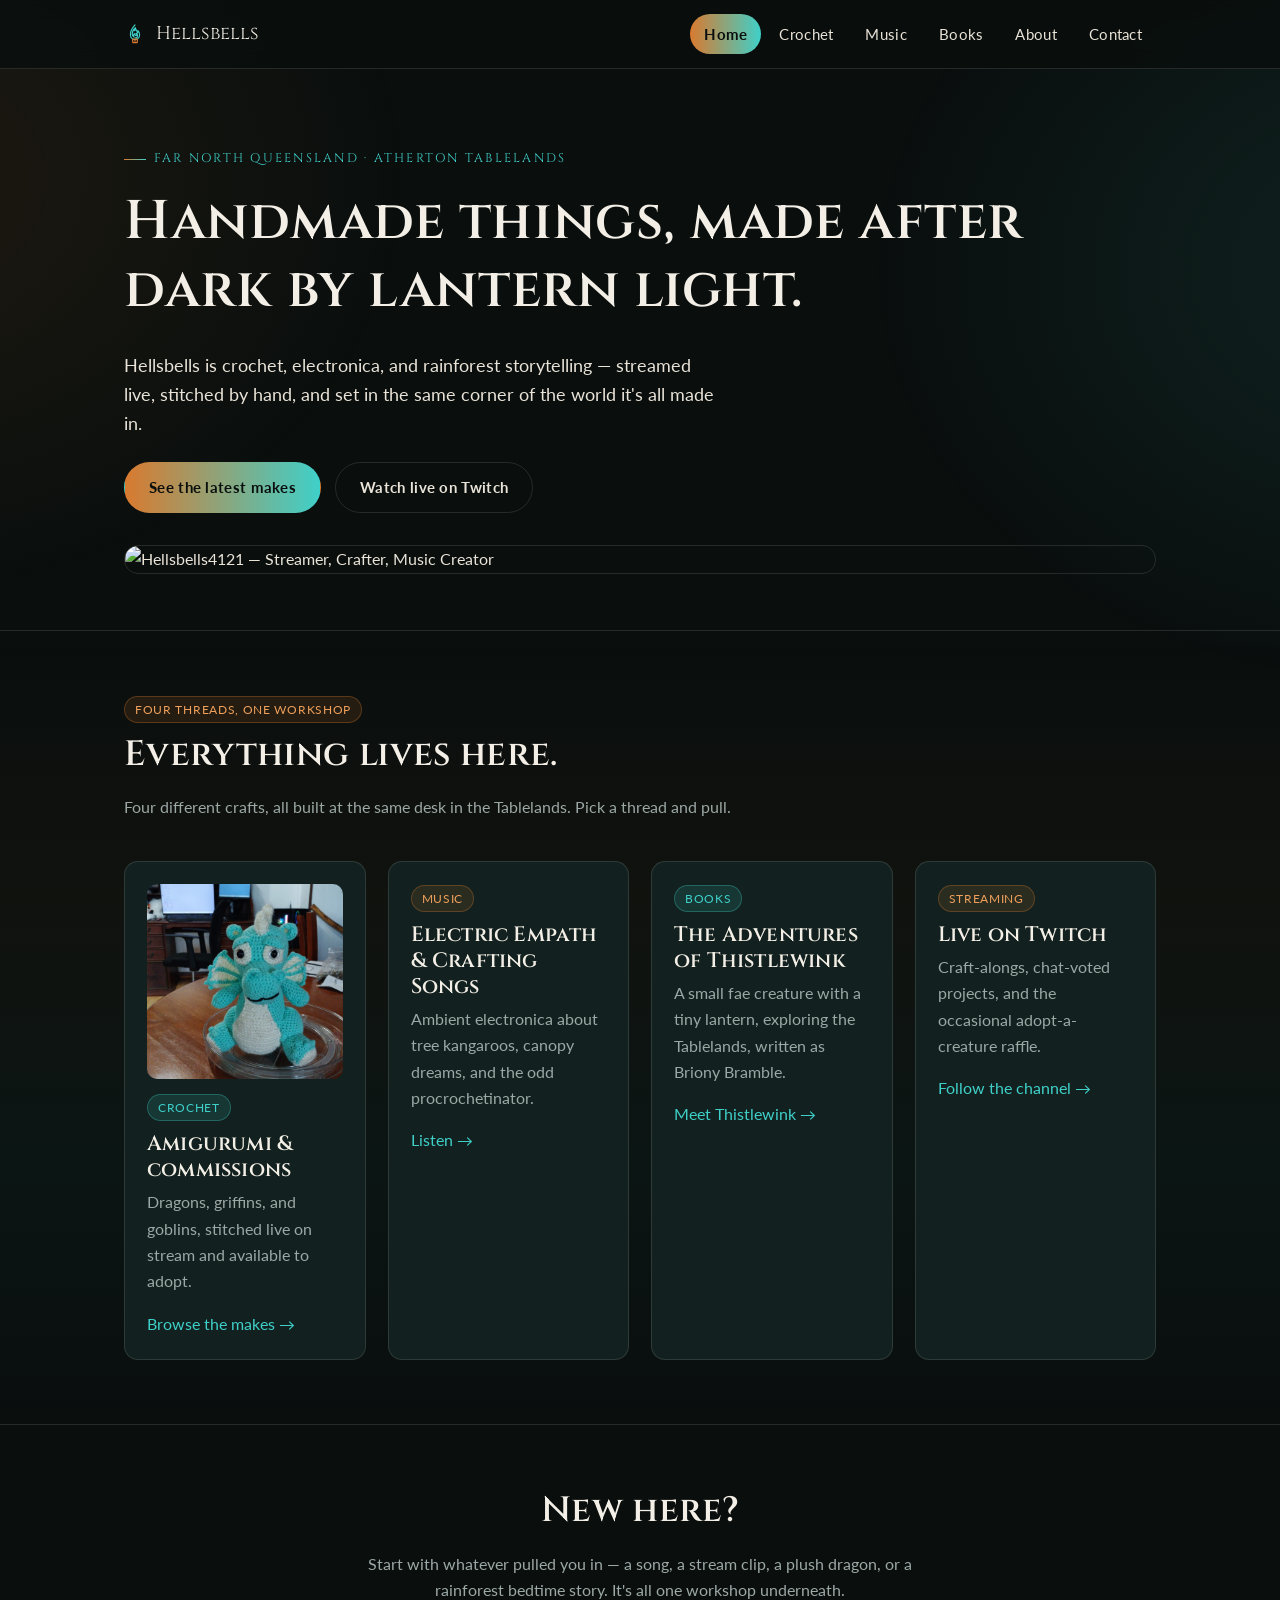
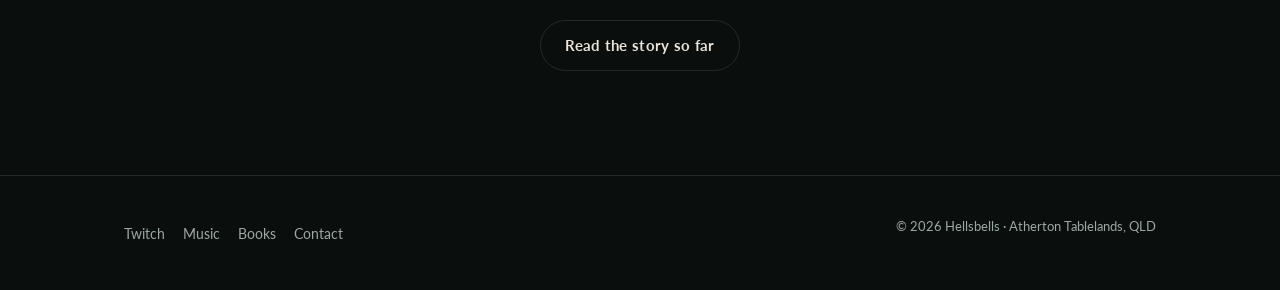
==== index.html @ f9a69fbf "Add website files" ====
<!DOCTYPE html>
<html lang="en">
<head>
<meta charset="UTF-8">
<meta name="viewport" content="width=device-width, initial-scale=1.0">
<title>Hellsbells — Crochet, Music &amp; Storytelling from the Tablelands</title>
<meta name="description" content="Hellsbells: handmade crochet, electronica music, and the Adventures of Thistlewink storybooks, streamed and made in Far North Queensland.">
<link rel="stylesheet" href="css/style.css">
</head>
<body>

<div id="lantern-glow"></div>
<div class="fireflies"></div>

<header class="site-header">
  <div class="nav-wrap">
    <a href="index.html" class="brand">
      <svg class="flame" viewBox="0 0 24 24" fill="none" xmlns="http://www.w3.org/2000/svg">
        <path d="M12 2C12 2 7 7.5 7 12.5C7 15.5 9 18 12 18C15 18 17 15.5 17 12.5C17 10.8 16.2 9.4 15.3 8.3C15.3 8.3 15.6 10 14.5 11C14.5 11 14.7 9.5 13.5 7.8C12.6 6.5 12.3 5 12.3 5C12.3 5 11.8 6.2 12 7.3C12.2 8.3 11.5 8.8 11.2 8.2C10.9 7.6 11 6.5 11 6.5C11 6.5 9 9 9 12C9 13.5 9.9 14.8 11 15.3C10.5 14.7 10.3 13.9 10.5 13.1C10.8 12 12 11.5 12 11.5C12 11.5 11.7 12.7 12.2 13.3C12.6 13.8 13.5 13.7 13.7 12.9C13.9 12.2 13.5 11.5 13.5 11.5C14.5 12.3 15 13.4 14.7 14.6C14.4 15.7 13.3 16.3 12.3 16.1" stroke="#3FD0C9" stroke-width="1.3" stroke-linecap="round" stroke-linejoin="round"/>
        <rect x="9.5" y="17.5" width="5" height="4" rx="0.6" stroke="#D97A2F" stroke-width="1.3"/>
        <circle cx="12" cy="19.5" r="0.9" fill="#D97A2F"/>
      </svg>
      Hellsbells
    </a>
    <nav class="site-nav">
      <ul>
        <li><a href="index.html" class="active">Home</a></li>
        <li><a href="crochet.html">Crochet</a></li>
        <li><a href="music.html">Music</a></li>
        <li><a href="books.html">Books</a></li>
        <li><a href="about.html">About</a></li>
        <li><a href="contact.html">Contact</a></li>
      </ul>
    </nav>
  </div>
</header>

<main>
  <section class="hero">
    <div class="container">
      <div class="eyebrow">Far North Queensland · Atherton Tablelands</div>
      <h1>Handmade things, made after dark by lantern light.</h1>
      <p style="max-width:600px; font-size:1.1rem;">Hellsbells is crochet, electronica, and rainforest storytelling — streamed live, stitched by hand, and set in the same corner of the world it's all made in.</p>
      <div style="display:flex; gap:14px; flex-wrap:wrap; margin-top:24px;">
        <a href="crochet.html" class="btn btn-primary">See the latest makes</a>
        <a href="https://twitch.tv/Hellsbells_AU" class="btn btn-outline" target="_blank" rel="noopener">Watch live on Twitch</a>
      </div>
      <div class="hero-banner">
        <img src="assets/Spotify_banner.png" alt="Hellsbells4121 — Streamer, Crafter, Music Creator" loading="lazy">
      </div>
    </div>
  </section>

  <section class="alt">
    <div class="container">
      <div class="section-head">
        <div class="tag">Four threads, one workshop</div>
        <h2>Everything lives here.</h2>
        <p class="dim">Four different crafts, all built at the same desk in the Tablelands. Pick a thread and pull.</p>
      </div>
      <div class="grid">
        <div class="card">
          <div class="thumb">
            <img src="assets/squeakz-thumb.jpg" alt="Squeakz, a teal and cream crocheted dragon amigurumi" loading="lazy">
          </div>
          <div class="tag teal">Crochet</div>
          <h3>Amigurumi &amp; commissions</h3>
          <p class="dim">Dragons, griffins, and goblins, stitched live on stream and available to adopt.</p>
          <a href="crochet.html">Browse the makes →</a>
        </div>
        <div class="card">
          <div class="tag">Music</div>
          <h3>Electric Empath &amp; Crafting Songs</h3>
          <p class="dim">Ambient electronica about tree kangaroos, canopy dreams, and the odd procrochetinator.</p>
          <a href="music.html">Listen →</a>
        </div>
        <div class="card">
          <div class="tag teal">Books</div>
          <h3>The Adventures of Thistlewink</h3>
          <p class="dim">A small fae creature with a tiny lantern, exploring the Tablelands, written as Briony Bramble.</p>
          <a href="books.html">Meet Thistlewink →</a>
        </div>
        <div class="card">
          <div class="tag">Streaming</div>
          <h3>Live on Twitch</h3>
          <p class="dim">Craft-alongs, chat-voted projects, and the occasional adopt-a-creature raffle.</p>
          <a href="https://twitch.tv/Hellsbells_AU" target="_blank" rel="noopener">Follow the channel →</a>
        </div>
      </div>
    </div>
  </section>

  <section>
    <div class="container center" style="max-width:640px; margin:0 auto;">
      <h2>New here?</h2>
      <p class="dim">Start with whatever pulled you in — a song, a stream clip, a plush dragon, or a rainforest bedtime story. It's all one workshop underneath.</p>
      <a href="about.html" class="btn btn-outline">Read the story so far</a>
    </div>
  </section>
</main>

<footer class="site-footer">
  <div class="container footer-wrap">
    <ul class="footer-links">
      <li><a href="https://twitch.tv/Hellsbells_AU" target="_blank" rel="noopener">Twitch</a></li>
      <li><a href="music.html">Music</a></li>
      <li><a href="books.html">Books</a></li>
      <li><a href="contact.html">Contact</a></li>
    </ul>
    <p class="footer-note">&copy; <span id="year"></span> Hellsbells · Atherton Tablelands, QLD</p>
  </div>
</footer>

<script src="js/main.js"></script>
<script>document.getElementById('year').textContent = new Date().getFullYear();</script>
</body>
</html>
---- css/style.css ----
/* ===========================================================
   HELLSBELLS — shared design system
   Palette pulled directly from the Hellsbells4121 banner art:
   copper #D97A2F, teal #3FD0C9, near-black forest #0A0F0E
   =========================================================== */

@import url('https://fonts.googleapis.com/css2?family=Cinzel:wght@500;600;700&family=Lato:ital,wght@0,400;0,700;1,400&display=swap');

:root {
  --bg: #0A0F0E;
  --bg-panel: #12211F;
  --bg-panel-warm: #241611;
  --copper: #D97A2F;
  --copper-bright: #EFA05B;
  --teal: #3FD0C9;
  --teal-deep: #103434;
  --cream: #F4EFE6;
  --text: #E9E3D8;
  --text-dim: #9CA8A5;
  --line: rgba(244, 239, 230, 0.12);

  --font-display: 'Cinzel', serif;
  --font-body: 'Lato', sans-serif;

  --radius: 14px;
  --container: 1080px;
}

* { box-sizing: border-box; }

html {
  scroll-behavior: smooth;
}

body {
  margin: 0;
  background: var(--bg);
  color: var(--text);
  font-family: var(--font-body);
  line-height: 1.65;
  -webkit-font-smoothing: antialiased;
}

/* subtle ambient background: warm glow left, teal glow right, echoing the banner split */
body::before {
  content: "";
  position: fixed;
  inset: 0;
  z-index: -2;
  background:
    radial-gradient(ellipse 900px 700px at -10% 20%, rgba(217,122,47,0.10), transparent 60%),
    radial-gradient(ellipse 900px 700px at 110% 30%, rgba(63,208,201,0.10), transparent 60%);
  pointer-events: none;
}

img { max-width: 100%; display: block; }

a {
  color: var(--teal);
  text-decoration: none;
}
a:hover { color: var(--copper-bright); }

h1, h2, h3, h4 {
  font-family: var(--font-display);
  font-weight: 600;
  line-height: 1.25;
  margin: 0 0 0.5em;
  color: var(--cream);
  letter-spacing: 0.01em;
}

h1 { font-size: clamp(2.2rem, 5vw, 3.4rem); }
h2 { font-size: clamp(1.6rem, 3.2vw, 2.2rem); }
h3 { font-size: 1.3rem; }

p { margin: 0 0 1em; color: var(--text); }
.dim { color: var(--text-dim); }

.container {
  max-width: var(--container);
  margin: 0 auto;
  padding: 0 24px;
}

/* ---------- lantern cursor-glow signature (desktop only, respects reduced motion) ---------- */
#lantern-glow {
  position: fixed;
  width: 260px;
  height: 260px;
  border-radius: 50%;
  pointer-events: none;
  z-index: 0;
  background: radial-gradient(circle, rgba(217,122,47,0.10) 0%, rgba(63,208,201,0.06) 45%, transparent 70%);
  transform: translate(-50%, -50%);
  transition: opacity 0.4s ease;
  opacity: 0;
  filter: blur(2px);
}
@media (hover: hover) and (pointer: fine) {
  #lantern-glow.active { opacity: 1; }
}
@media (prefers-reduced-motion: reduce) {
  #lantern-glow { display: none; }
}

/* ---------- firefly particles ---------- */
.fireflies {
  position: fixed;
  inset: 0;
  pointer-events: none;
  z-index: 0;
  overflow: hidden;
}
.firefly {
  position: absolute;
  width: 3px;
  height: 3px;
  border-radius: 50%;
  background: var(--copper-bright);
  box-shadow: 0 0 6px 2px rgba(239,160,91,0.7);
  animation: drift 14s ease-in-out infinite;
  opacity: 0;
}
.firefly:nth-child(odd) {
  background: var(--teal);
  box-shadow: 0 0 6px 2px rgba(63,208,201,0.7);
}
@keyframes drift {
  0%   { opacity: 0; transform: translate(0,0); }
  10%  { opacity: 0.8; }
  50%  { transform: translate(20px, -40px); }
  90%  { opacity: 0.6; }
  100% { opacity: 0; transform: translate(-10px, -80px); }
}
@media (prefers-reduced-motion: reduce) {
  .firefly { animation: none; opacity: 0.3; }
}

/* ---------- nav ---------- */
header.site-header {
  position: sticky;
  top: 0;
  z-index: 10;
  background: rgba(10, 15, 14, 0.85);
  backdrop-filter: blur(10px);
  border-bottom: 1px solid var(--line);
}
.nav-wrap {
  max-width: var(--container);
  margin: 0 auto;
  padding: 14px 24px;
  display: flex;
  align-items: center;
  justify-content: space-between;
  gap: 16px;
}
.brand {
  display: flex;
  align-items: center;
  gap: 10px;
  font-family: var(--font-display);
  font-size: 1.15rem;
  color: var(--cream);
}
.brand .flame {
  width: 22px;
  height: 22px;
  flex-shrink: 0;
}
nav.site-nav ul {
  list-style: none;
  display: flex;
  gap: 4px;
  margin: 0;
  padding: 0;
  flex-wrap: wrap;
}
nav.site-nav a {
  display: inline-block;
  padding: 8px 14px;
  border-radius: 999px;
  color: var(--text);
  font-size: 0.92rem;
  letter-spacing: 0.02em;
  position: relative;
}
nav.site-nav a:hover { color: var(--cream); background: rgba(244,239,230,0.06); }
nav.site-nav a.active {
  color: var(--bg);
  background: linear-gradient(90deg, var(--copper), var(--teal));
  font-weight: 700;
}

/* ---------- hero ---------- */
.hero {
  position: relative;
  padding: 72px 0 56px;
  z-index: 1;
}
.hero .eyebrow {
  display: inline-flex;
  align-items: center;
  gap: 8px;
  font-family: var(--font-display);
  font-size: 0.78rem;
  letter-spacing: 0.18em;
  text-transform: uppercase;
  color: var(--teal);
  margin-bottom: 18px;
}
.hero .eyebrow::before {
  content: "";
  width: 22px;
  height: 1px;
  background: linear-gradient(90deg, var(--copper), var(--teal));
}
.hero-banner {
  border-radius: var(--radius);
  overflow: hidden;
  margin-top: 32px;
  border: 1px solid var(--line);
  box-shadow: 0 30px 60px -20px rgba(0,0,0,0.6);
}

/* ---------- sections ---------- */
section { position: relative; z-index: 1; padding: 64px 0; }
section.alt {
  background: linear-gradient(180deg, transparent, rgba(217,122,47,0.035), rgba(63,208,201,0.035), transparent);
  border-top: 1px solid var(--line);
  border-bottom: 1px solid var(--line);
}
.section-head { max-width: 640px; margin-bottom: 40px; }

/* ---------- cards / grid ---------- */
.grid {
  display: grid;
  grid-template-columns: repeat(auto-fit, minmax(240px, 1fr));
  gap: 22px;
}
.card {
  background: var(--bg-panel);
  border: 1px solid var(--line);
  border-radius: var(--radius);
  padding: 22px;
  transition: transform 0.25s ease, border-color 0.25s ease;
}
.card:hover {
  transform: translateY(-4px);
  border-color: rgba(63,208,201,0.35);
}
.card .thumb {
  border-radius: 10px;
  overflow: hidden;
  margin-bottom: 14px;
  aspect-ratio: 1 / 1;
  background: var(--bg-panel-warm);
}
.card .thumb img { width: 100%; height: 100%; object-fit: cover; }
.card h3 { margin-bottom: 6px; }
.tag {
  display: inline-block;
  font-size: 0.72rem;
  letter-spacing: 0.06em;
  text-transform: uppercase;
  color: var(--copper-bright);
  background: rgba(217,122,47,0.12);
  border: 1px solid rgba(217,122,47,0.3);
  padding: 3px 10px;
  border-radius: 999px;
  margin-bottom: 10px;
}
.tag.teal {
  color: var(--teal);
  background: rgba(63,208,201,0.12);
  border-color: rgba(63,208,201,0.3);
}

/* ---------- buttons ---------- */
.btn {
  display: inline-flex;
  align-items: center;
  gap: 8px;
  padding: 12px 24px;
  border-radius: 999px;
  font-family: var(--font-body);
  font-weight: 700;
  font-size: 0.95rem;
  letter-spacing: 0.02em;
  border: 1px solid transparent;
  cursor: pointer;
}
.btn-primary {
  background: linear-gradient(90deg, var(--copper), var(--teal));
  color: #0A0F0E;
}
.btn-primary:hover { filter: brightness(1.1); color: #0A0F0E; }
.btn-outline {
  border-color: var(--line);
  color: var(--text);
  background: transparent;
}
.btn-outline:hover { border-color: var(--teal); color: var(--teal); }

/* ---------- footer ---------- */
footer.site-footer {
  border-top: 1px solid var(--line);
  padding: 40px 0;
  margin-top: 40px;
  position: relative;
  z-index: 1;
}
.footer-wrap {
  display: flex;
  flex-wrap: wrap;
  justify-content: space-between;
  align-items: center;
  gap: 16px;
}
.footer-links {
  display: flex;
  gap: 18px;
  flex-wrap: wrap;
  list-style: none;
  padding: 0;
  margin: 0;
}
.footer-links a { color: var(--text-dim); font-size: 0.9rem; }
.footer-links a:hover { color: var(--teal); }
.footer-note { font-size: 0.82rem; color: var(--text-dim); }

/* ---------- utility ---------- */
.flex-between { display: flex; align-items: center; justify-content: space-between; flex-wrap: wrap; gap: 16px; }
.mt-lg { margin-top: 48px; }
.center { text-align: center; }

@media (max-width: 640px) {
  .nav-wrap { flex-direction: column; align-items: flex-start; }
  nav.site-nav ul { gap: 2px; }
}
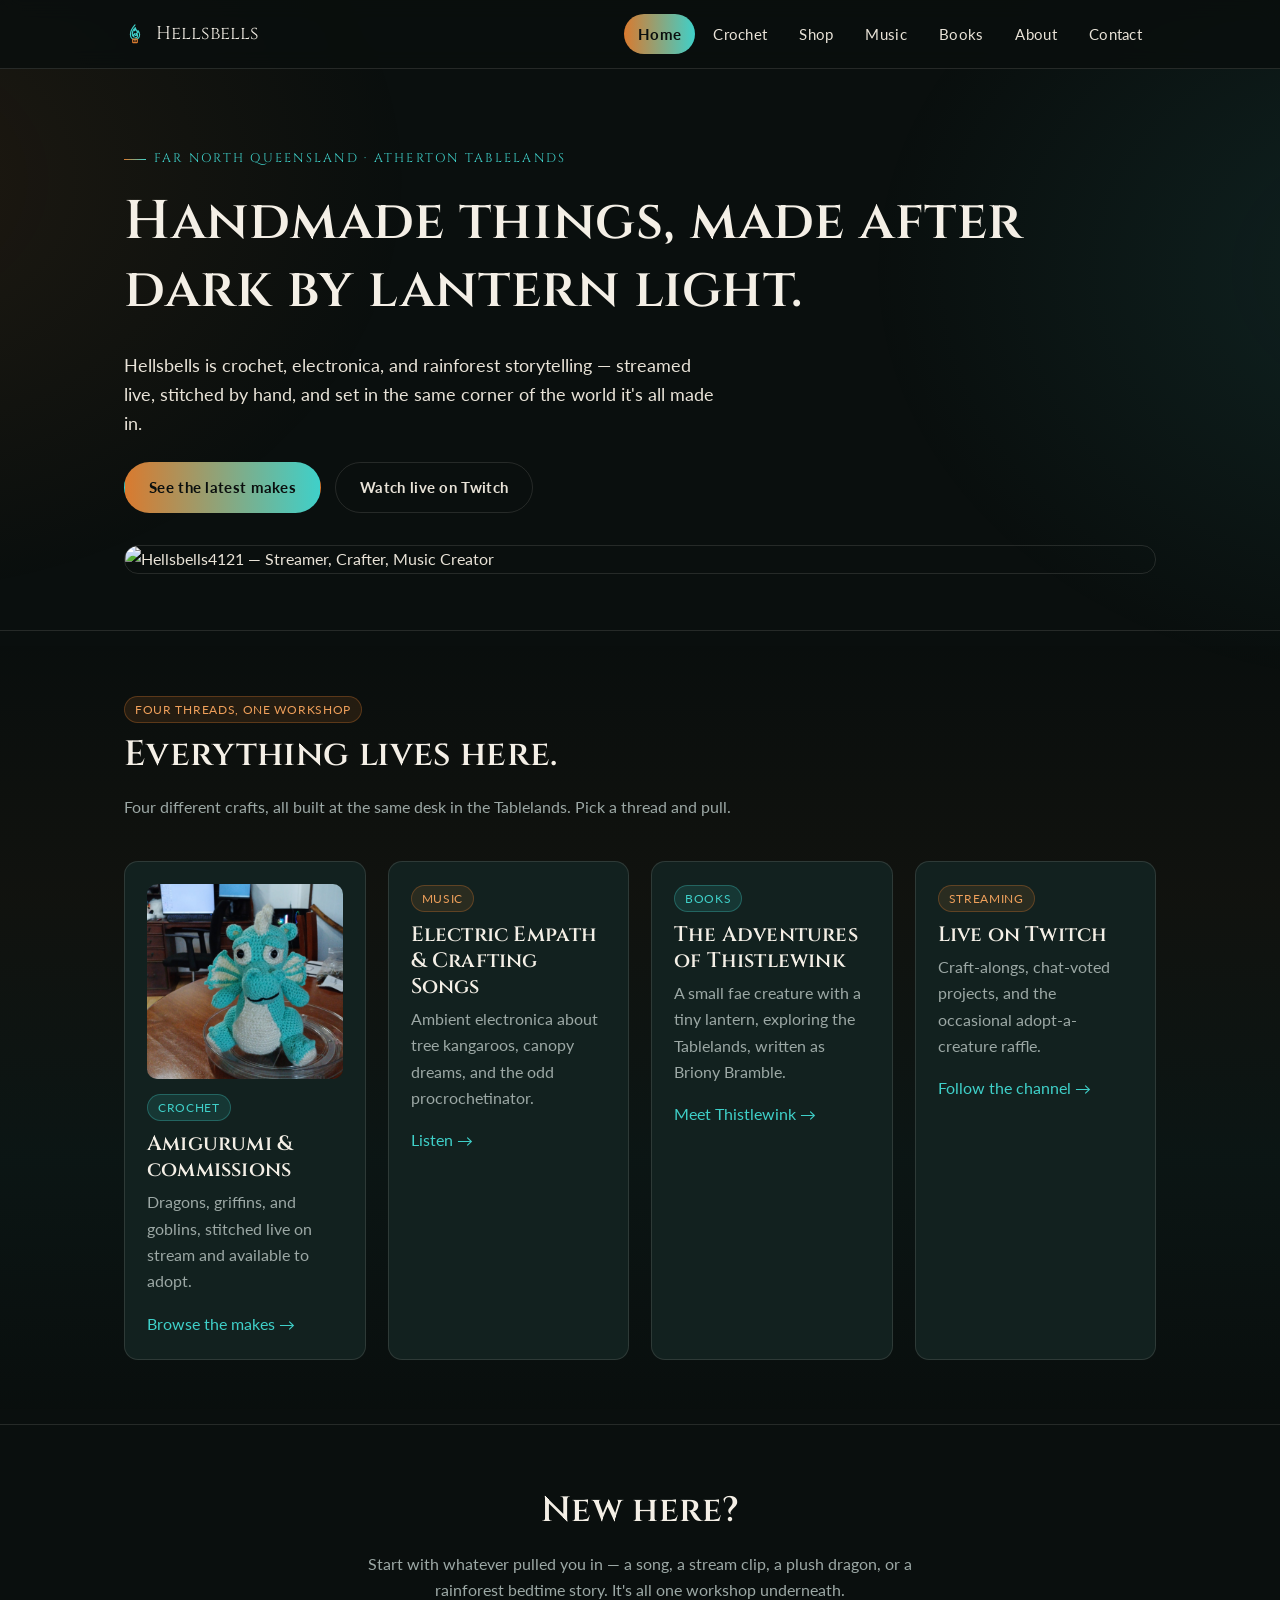
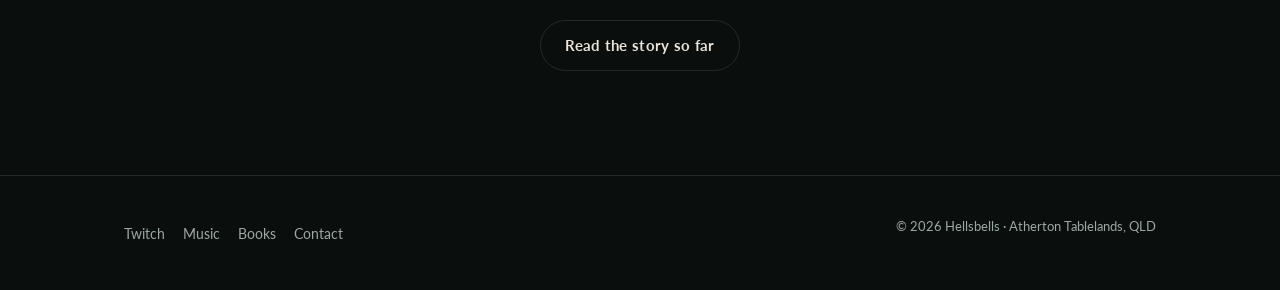
==== commit 05a0dfb7: "Add files via upload" ====
--- a/index.html
+++ b/index.html
@@ -26,6 +26,7 @@
       <ul>
         <li><a href="index.html" class="active">Home</a></li>
         <li><a href="crochet.html">Crochet</a></li>
+        <li><a href="shop.html">Shop</a></li>
         <li><a href="music.html">Music</a></li>
         <li><a href="books.html">Books</a></li>
         <li><a href="about.html">About</a></li>
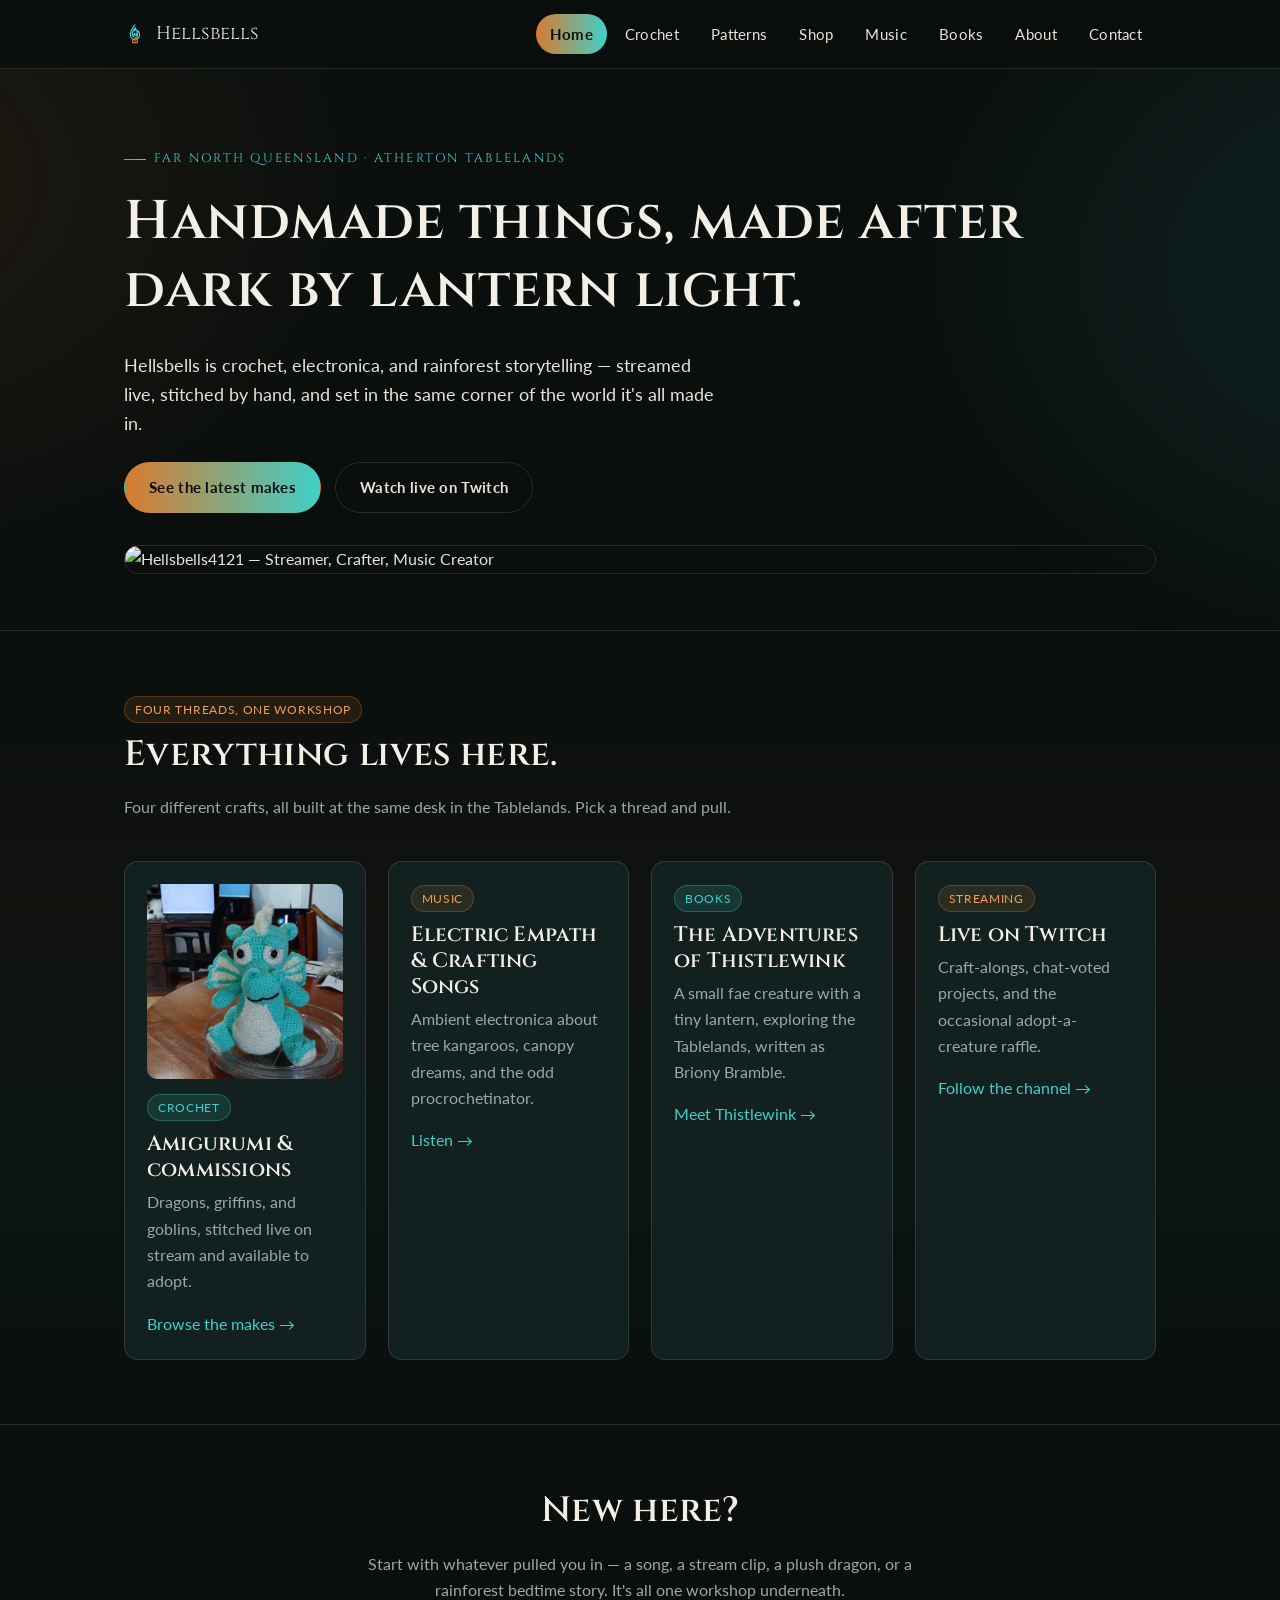
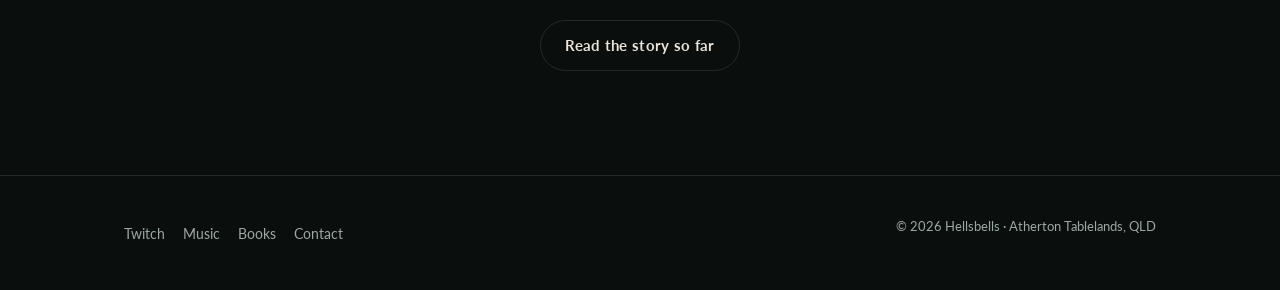
==== commit 4e832f37: "Add Patterns page, editor collection and menu link Co-Authored-By: Claude Sonnet 5.5 <noreply@anthro" ====
--- a/index.html
+++ b/index.html
@@ -26,6 +26,7 @@
       <ul>
         <li><a href="index.html" class="active">Home</a></li>
         <li><a href="crochet.html">Crochet</a></li>
+        <li><a href="patterns.html">Patterns</a></li>
         <li><a href="shop.html">Shop</a></li>
         <li><a href="music.html">Music</a></li>
         <li><a href="books.html">Books</a></li>
